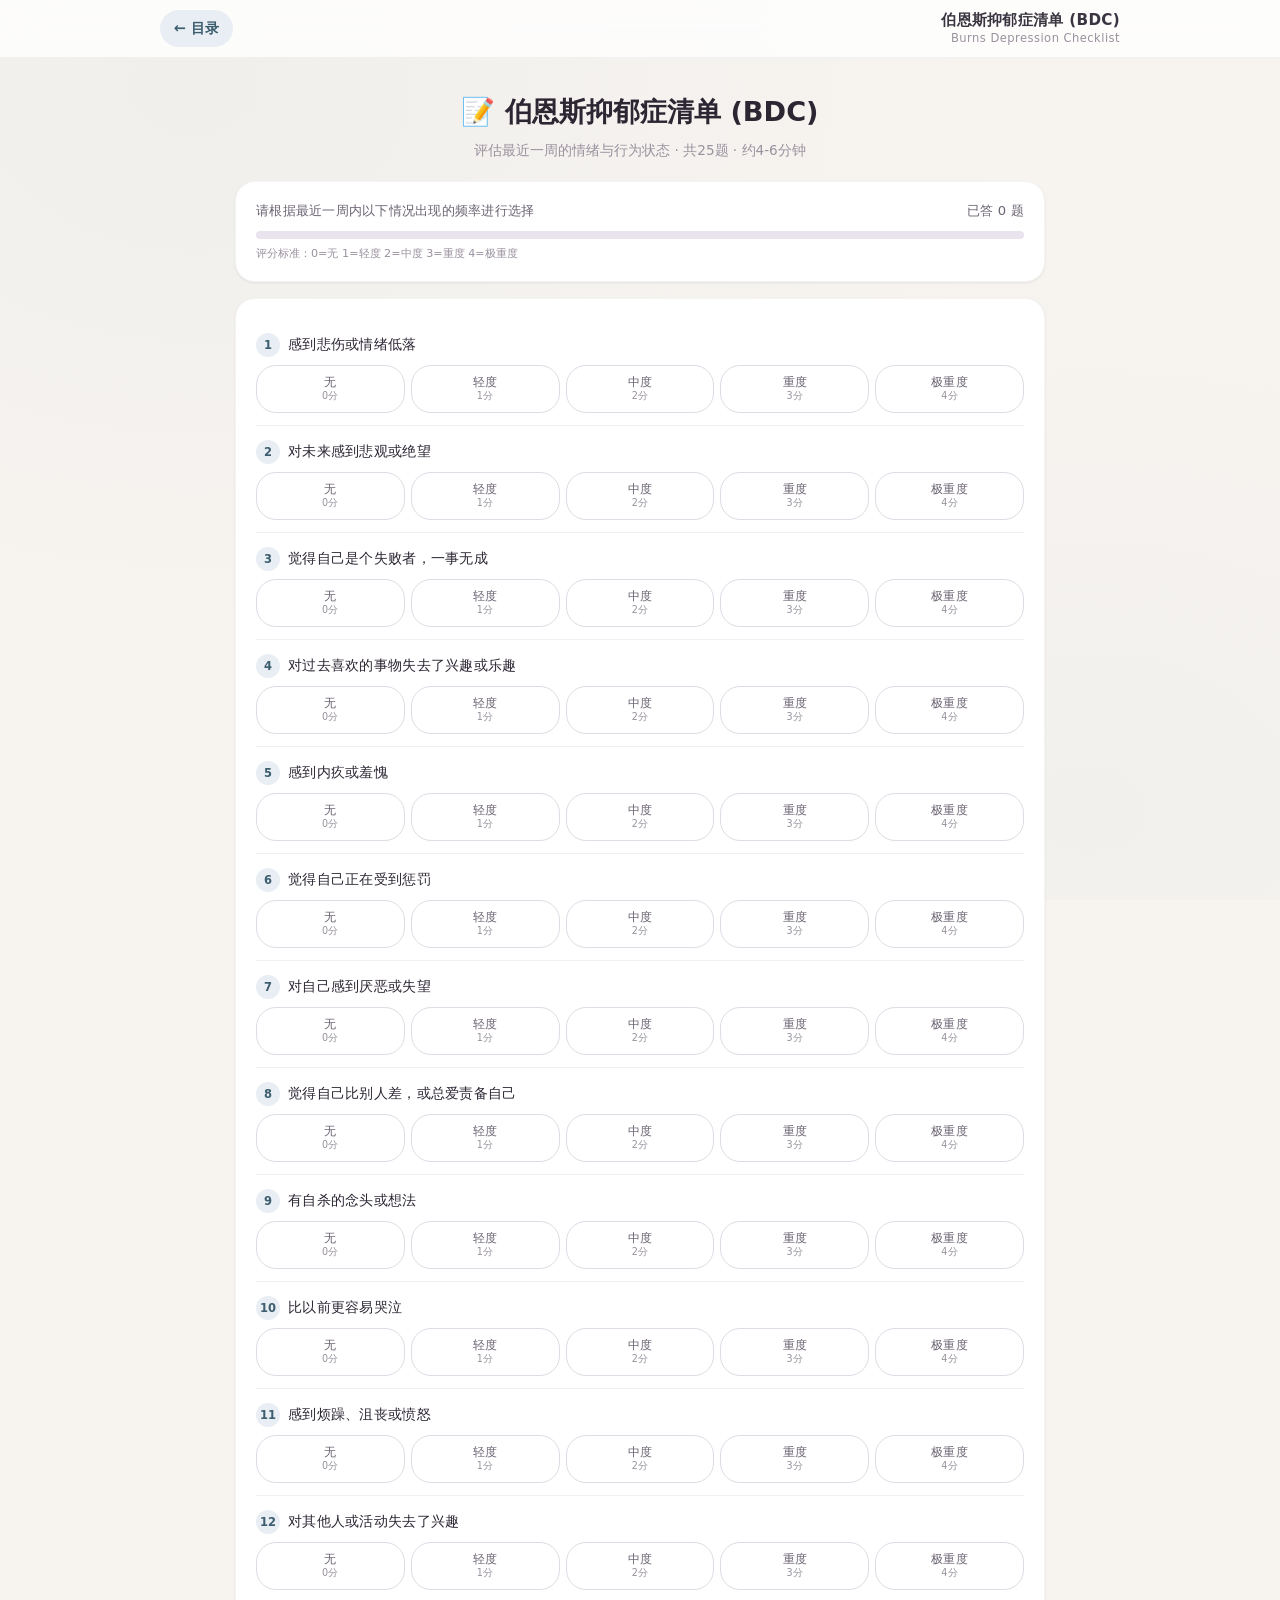
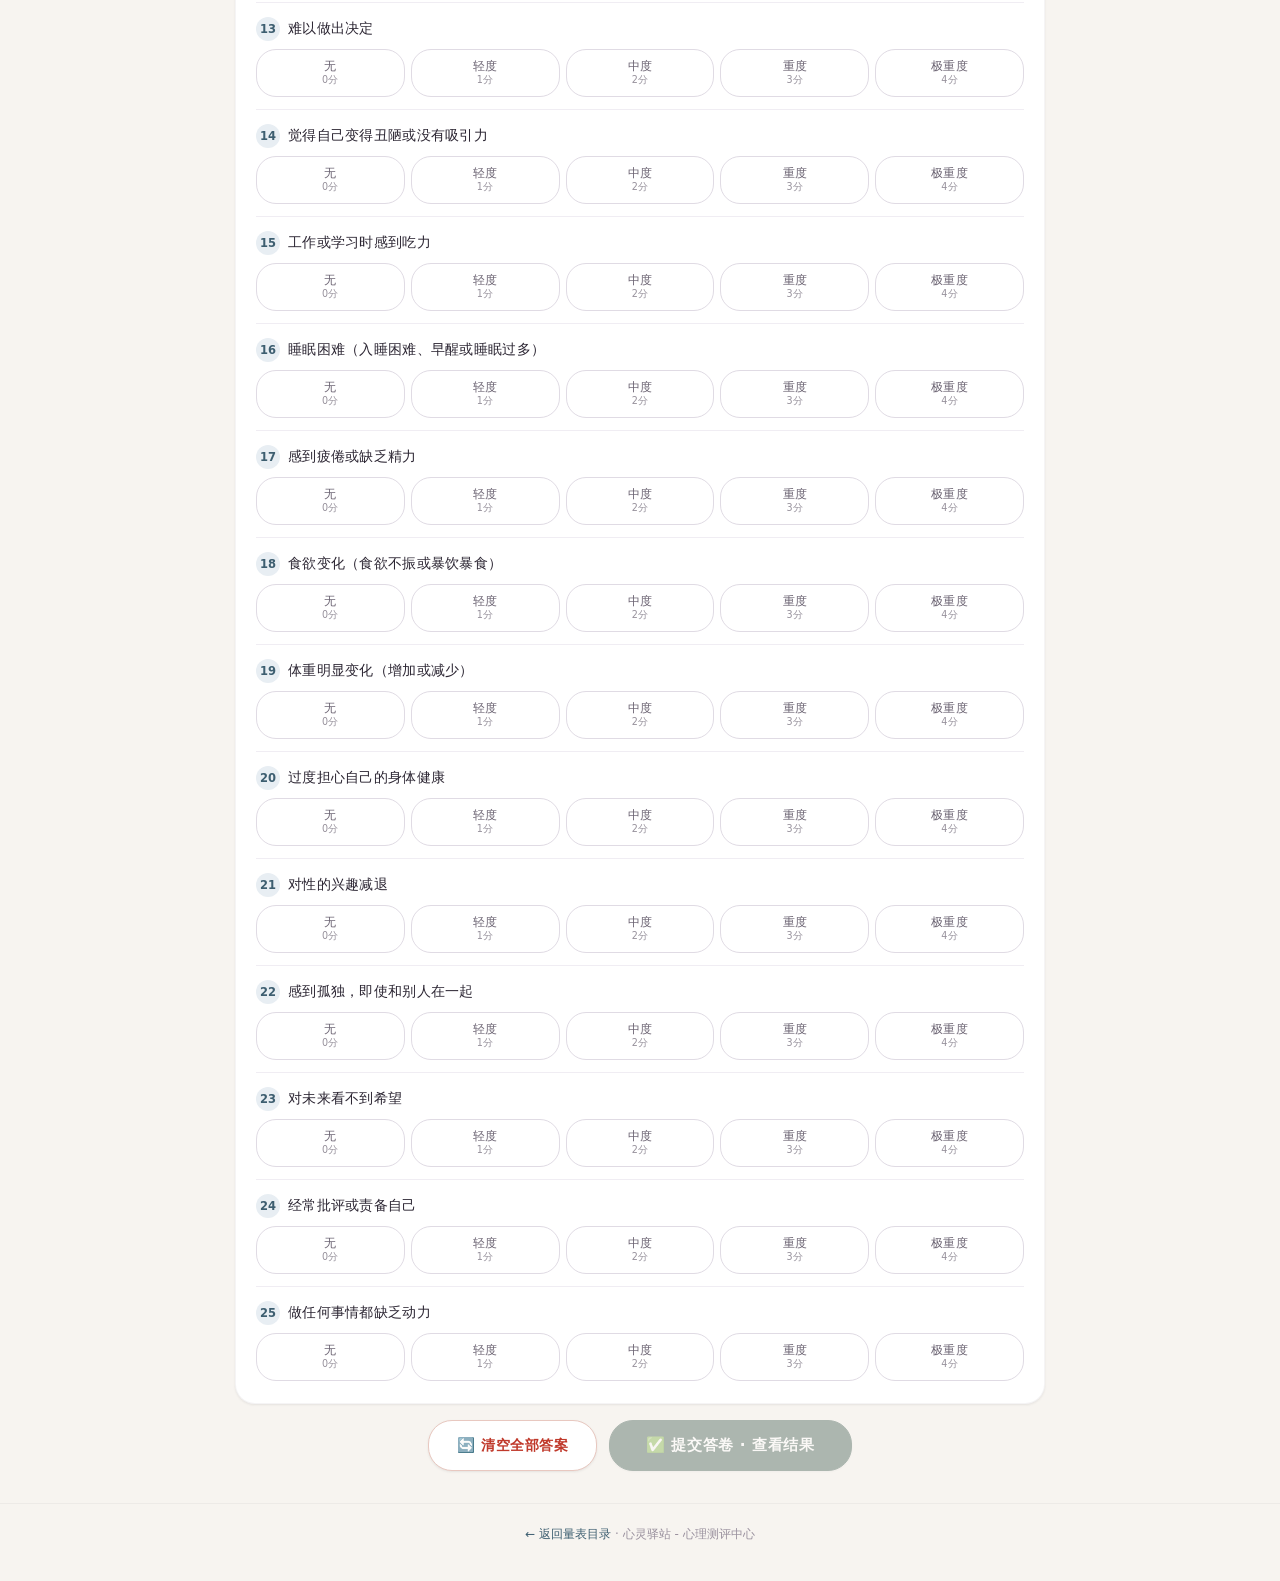
==== bdc.html @ b737ae10 "feat: bdc es sccs" ====
<!DOCTYPE html>
<html lang="zh-CN">
<head>
    <meta charset="UTF-8">
    <meta name="viewport" content="width=device-width, initial-scale=1.0">
    <title>伯恩斯抑郁症清单 - 心灵驿站</title>
    <style>
        :root {
            --bg: #f7f4f0;
            --card-bg: #ffffff;
            --text: #3a3540;
            --text-secondary: #6b6372;
            --text-muted: #9a919e;
            --primary: #5b7a8e;
            --primary-light: #e8eef3;
            --primary-dark: #3d5e70;
            --accent: #c97d60;
            --accent-light: #fdf2ed;
            --danger: #c0392b;
            --danger-light: #fdecea;
            --success: #4a8c6f;
            --success-light: #eaf5ef;
            --warning-bg: #fef9f0;
            --warning-border: #f0d89c;
            --warning-text: #8b6d3b;
            --shadow-sm: 0 1px 3px rgba(58,53,64,0.05),0 1px 2px rgba(58,53,64,0.04);
            --shadow-md: 0 4px 16px rgba(58,53,64,0.07),0 2px 6px rgba(58,53,64,0.04);
            --shadow-lg: 0 8px 30px rgba(58,53,64,0.10),0 3px 10px rgba(58,53,64,0.05);
            --radius-sm: 10px;
            --radius: 14px;
            --radius-lg: 20px;
            --radius-xl: 24px;
            --transition: 0.25s cubic-bezier(0.4,0,0.2,1);
            --font-sans: "PingFang SC","Hiragino Sans GB","Microsoft YaHei","Noto Sans SC",system-ui,-apple-system,sans-serif;
        }
        * { margin:0; padding:0; box-sizing:border-box; }
        html { scroll-behavior:smooth; -webkit-font-smoothing:antialiased; -moz-osx-font-smoothing:grayscale; }
        body {
            font-family:var(--font-sans); background-color:var(--bg); color:var(--text); line-height:1.6; min-height:100vh;
            background-image: radial-gradient(ellipse at 15% 10%, rgba(91,122,142,0.04) 0%, transparent 55%),
            radial-gradient(ellipse at 85% 90%, rgba(91,122,142,0.03) 0%, transparent 55%);
            background-attachment:fixed;
        }
        .top-bar { background:rgba(255,255,255,0.78); backdrop-filter:blur(18px); -webkit-backdrop-filter:blur(18px);
            border-bottom:1px solid rgba(58,53,64,0.06); padding:10px 0; position:sticky; top:0; z-index:100; }
        .top-bar-inner { max-width:1000px; margin:0 auto; padding:0 20px; display:flex; align-items:center;
            justify-content:space-between; gap:12px; }
        .back-link { display:inline-flex; align-items:center; gap:6px; text-decoration:none; color:var(--primary-dark);
            font-weight:600; font-size:0.9rem; padding:7px 14px; border-radius:20px; transition:var(--transition);
            background:var(--primary-light); white-space:nowrap; }
        .back-link:hover { background:#d4dde5; color:#2c4a5a; }
        .scale-label { font-weight:700; font-size:0.95rem; color:var(--text); text-align:right; letter-spacing:0.02em; line-height:1.3; }
        .scale-label small { display:block; font-weight:400; font-size:0.72rem; color:var(--text-muted); letter-spacing:0.04em; }
        .container { max-width:850px; margin:0 auto; padding:0 20px; }
        .page-header { text-align:center; padding:32px 0 20px; }
        .page-header h1 { font-size:clamp(1.3rem,2.5vw,1.7rem); font-weight:700; color:#2c2633; margin-bottom:6px; }
        .page-header .subtitle { font-size:0.85rem; color:var(--text-muted); }
        .progress-section { background:var(--card-bg); border-radius:var(--radius-lg); padding:18px 20px; margin-bottom:16px;
            box-shadow:var(--shadow-sm); border:1px solid rgba(58,53,64,0.05); }
        .progress-info { display:flex; justify-content:space-between; align-items:center; margin-bottom:10px;
            font-size:0.82rem; color:var(--text-secondary); font-weight:500; letter-spacing:0.02em; }
        .progress-bar-outer { width:100%; height:8px; background:#e8e3ec; border-radius:10px; overflow:hidden; }
        .progress-bar-inner { height:100%; background:linear-gradient(90deg,#5b7a8e 0%,#7a9eb5 100%);
            border-radius:10px; transition:width 0.35s ease; width:0%; }
        .questions-card { background:var(--card-bg); border-radius:var(--radius-lg); padding:20px 20px 10px;
            box-shadow:var(--shadow-sm); border:1px solid rgba(58,53,64,0.05); margin-bottom:16px; }
        .question-item { padding:12px 0; border-bottom:1px solid #f0edf3; transition:var(--transition); }
        .question-item:last-child { border-bottom:none; }
        .question-item.answered { background:#fdfcfe; margin:0 -14px; padding-left:14px; padding-right:14px; border-radius:8px; }
        .question-num { display:inline-block; background:var(--primary-light); color:var(--primary-dark); font-weight:700;
            font-size:0.72rem; width:24px; height:24px; line-height:24px; text-align:center; border-radius:50%;
            margin-right:8px; flex-shrink:0; }
        .question-text { font-weight:500; font-size:0.9rem; color:#2c2633; display:inline; letter-spacing:0.02em; line-height:1.5; }
        .options-row { display:flex; gap:6px; margin-top:8px; flex-wrap:wrap; }
        .option-btn { flex:1; min-width:62px; padding:9px 4px; border-radius:20px; border:1.5px solid #e0dbe4;
            background:#fff; cursor:pointer; font-size:0.73rem; font-weight:500; color:var(--text-secondary);
            transition:var(--transition); text-align:center; font-family:var(--font-sans); letter-spacing:0.02em;
            user-select:none; -webkit-tap-highlight-color:transparent; white-space:nowrap; }
        .option-btn:hover { border-color:#c5bdd0; background:#faf9fb; color:var(--text); }
        .option-btn.selected { background:var(--primary); color:#fff; border-color:var(--primary); font-weight:600;
            box-shadow:var(--shadow-md); transform:translateY(-1px); }
        .option-score { display:block; font-size:0.6rem; font-weight:400; opacity:0.7; letter-spacing:0.03em; }
        .option-btn.selected .option-score { opacity:1; }
        .nav-buttons { display:flex; gap:12px; justify-content:center; margin-bottom:32px; flex-wrap:wrap; }
        .nav-btn { padding:12px 28px; border-radius:24px; border:1.5px solid #d8d2de; background:#fff; cursor:pointer;
            font-size:0.9rem; font-weight:600; color:var(--text); transition:var(--transition); font-family:var(--font-sans);
            letter-spacing:0.03em; white-space:nowrap; box-shadow:var(--shadow-sm); -webkit-tap-highlight-color:transparent; }
        .nav-btn:hover:not(:disabled) { border-color:#b8b0c0; box-shadow:var(--shadow-md); transform:translateY(-1px); }
        .nav-btn:disabled { opacity:0.4; cursor:not-allowed; background:#f5f3f7; }
        .nav-btn.submit-btn { background:#3d5a4f; color:#fff; border-color:#3d5a4f; font-size:0.95rem; padding:14px 36px;
            letter-spacing:0.04em; }
        .nav-btn.submit-btn:hover:not(:disabled) { background:#2f4840; border-color:#2f4840; box-shadow:var(--shadow-lg); }
        .nav-btn.clear-btn { color:var(--danger); border-color:#e8c8c0; }
        .nav-btn.clear-btn:hover:not(:disabled) { background:var(--danger-light); border-color:#d4a098; }
        .results-section { display:none; background:var(--card-bg); border-radius:var(--radius-xl); padding:28px 24px;
            box-shadow:var(--shadow-lg); border:1px solid rgba(58,53,64,0.06); margin-bottom:32px; }
        .results-section.visible { display:block; animation:fadeInUp 0.45s ease; }
        @keyframes fadeInUp { from { opacity:0; transform:translateY(18px); } to { opacity:1; transform:translateY(0); } }
        .results-header { text-align:center; margin-bottom:20px; }
        .results-header h2 { font-size:1.3rem; font-weight:700; color:#2c2633; letter-spacing:0.02em; }
        .results-header .result-date { font-size:0.78rem; color:var(--text-muted); }
        .result-summary { display:grid; grid-template-columns:repeat(auto-fit,minmax(140px,1fr)); gap:12px; margin-bottom:20px; }
        .result-stat { background:#faf8fc; border-radius:var(--radius); padding:16px; text-align:center;
            border:1px solid #eeeaf2; }
        .result-stat .stat-val { font-size:1.8rem; font-weight:700; color:var(--primary-dark); letter-spacing:-0.02em;
            line-height:1; }
        .result-stat .stat-lbl { font-size:0.72rem; color:var(--text-muted); margin-top:4px; letter-spacing:0.03em; }
        .result-stat.warning .stat-val { color:var(--accent); }
        .result-stat.severe .stat-val { color:var(--danger); }
        .result-level { text-align:center; margin:16px 0; padding:16px; border-radius:var(--radius); font-weight:700;
            font-size:1.1rem; letter-spacing:0.03em; }
        .result-level.none { background:#e6f4ea; color:#3d6a4f; }
        .result-level.mild { background:#fef6e6; color:#8b6919; }
        .result-level.moderate { background:#fef0ea; color:#8b3d1f; }
        .result-level.severe { background:#fde8d9; color:#a0441e; }
        .result-level.extreme { background:#fdecea; color:#8b1a1a; }
        .disclaimer { background:var(--warning-bg); border:1px solid var(--warning-border); border-radius:var(--radius);
            padding:14px 18px; font-size:0.82rem; color:var(--warning-text); line-height:1.6; margin-top:16px;
            display:flex; gap:10px; align-items:flex-start; }
        .disclaimer-icon { font-size:1.2rem; flex-shrink:0; margin-top:1px; }
        .crisis-alert { background:#fdecea; border:2px solid #e8b4b0; border-radius:var(--radius); padding:16px 18px;
            margin-top:16px; color:#8b1a1a; font-weight:500; font-size:0.85rem; display:flex; gap:10px;
            align-items:flex-start; line-height:1.5; animation:subtlePulse 2s ease-in-out infinite; }
        @keyframes subtlePulse { 0%,100% { border-color:#e8b4b0; } 50% { border-color:#d4857f; } }
        .crisis-alert .crisis-icon { font-size:1.4rem; flex-shrink:0; }
        .footer { text-align:center; padding:20px 20px 36px; color:var(--text-muted); font-size:0.75rem; line-height:1.7;
            border-top:1px solid rgba(58,53,64,0.05); }
        .footer a { color:var(--primary-dark); text-decoration:none; }
        .toast { position:fixed; top:20px; left:50%; transform:translateX(-50%); background:#3a3540; color:#fff;
            padding:10px 22px; border-radius:20px; font-size:0.85rem; font-weight:600; letter-spacing:0.03em;
            z-index:200; opacity:0; pointer-events:none; transition:opacity 0.3s ease, transform 0.3s ease;
            box-shadow:var(--shadow-lg); }
        .toast.show { opacity:1; pointer-events:auto; transform:translateX(-50%) translateY(4px); }
        @media (max-width:600px) {
            .questions-card { padding:14px 10px 8px; }
            .question-item { padding:9px 0; }
            .question-text { font-size:0.82rem; }
            .option-btn { padding:7px 3px; font-size:0.68rem; min-width:48px; border-radius:16px; }
            .option-score { font-size:0.55rem; }
            .options-row { gap:4px; }
            .nav-btn { padding:10px 18px; font-size:0.82rem; }
            .result-summary { grid-template-columns:repeat(2,1fr); gap:8px; }
            .result-stat { padding:12px 8px; }
            .result-stat .stat-val { font-size:1.4rem; }
            .top-bar-inner { padding:0 10px; gap:8px; }
            .back-link { font-size:0.78rem; padding:6px 10px; }
        }
    </style>
</head>
<body>
    <header class="top-bar">
        <div class="top-bar-inner">
            <a href="index.html" class="back-link" aria-label="返回量表目录">← 目录</a>
            <div class="scale-label">
                伯恩斯抑郁症清单 (BDC)
                <small>Burns Depression Checklist</small>
            </div>
        </div>
    </header>

    <main class="container">
        <div class="page-header">
            <h1>📝 伯恩斯抑郁症清单 (BDC)</h1>
            <p class="subtitle">评估最近一周的情绪与行为状态 · 共25题 · 约4-6分钟</p>
        </div>

        <div class="progress-section" id="progressSection">
            <div class="progress-info">
                <span>请根据最近一周内以下情况出现的频率进行选择</span>
                <span id="answeredCount">已答 0 题</span>
            </div>
            <div class="progress-bar-outer">
                <div class="progress-bar-inner" id="progressBar" style="width:0%;"></div>
            </div>
            <div style="font-size:0.7rem;color:var(--text-muted);margin-top:6px;">
                评分标准：0=无 1=轻度 2=中度 3=重度 4=极重度
            </div>
        </div>

        <div class="questions-card" id="questionsCard"></div>

        <div class="nav-buttons" id="navButtons">
            <button class="nav-btn clear-btn" id="btnClear">🔄 清空全部答案</button>
            <button class="nav-btn submit-btn" id="btnSubmit" disabled>✅ 提交答卷 · 查看结果</button>
        </div>

        <div class="results-section" id="resultsSection">
            <div class="results-header">
                <h2>📊 测评结果报告</h2>
                <span class="result-date" id="resultDate"></span>
            </div>
            <div class="result-summary" id="resultSummary"></div>
            <div id="resultLevelContainer"></div>
            <div id="crisisAlertContainer"></div>
            <div class="disclaimer">
                <span class="disclaimer-icon">⚠️</span>
                <span><strong>重要提醒：</strong>本清单由David Burns博士设计，为抑郁症状自我筛查工具。结果仅供自我参考，<strong>不能替代专业心理医生的诊断</strong>。如果你对结果感到担忧，请咨询专业医生或拨打心理援助热线 <strong>12320-5</strong>。</span>
            </div>
            <div style="text-align:center;margin-top:16px;">
                <button class="nav-btn" id="btnRetake">🔄 重新测评</button>
            </div>
        </div>
    </main>

    <div class="toast" id="toast"></div>

    <footer class="footer">
        <a href="index.html">← 返回量表目录</a> · 心灵驿站 - 心理测评中心
    </footer>

    <script>
        (function() {
            // BDC 题目数据 (25题)
            const questions = [
                { id:1,  text:'感到悲伤或情绪低落' },
                { id:2,  text:'对未来感到悲观或绝望' },
                { id:3,  text:'觉得自己是个失败者，一事无成' },
                { id:4,  text:'对过去喜欢的事物失去了兴趣或乐趣' },
                { id:5,  text:'感到内疚或羞愧' },
                { id:6,  text:'觉得自己正在受到惩罚' },
                { id:7,  text:'对自己感到厌恶或失望' },
                { id:8,  text:'觉得自己比别人差，或总爱责备自己' },
                { id:9,  text:'有自杀的念头或想法' },
                { id:10, text:'比以前更容易哭泣' },
                { id:11, text:'感到烦躁、沮丧或愤怒' },
                { id:12, text:'对其他人或活动失去了兴趣' },
                { id:13, text:'难以做出决定' },
                { id:14, text:'觉得自己变得丑陋或没有吸引力' },
                { id:15, text:'工作或学习时感到吃力' },
                { id:16, text:'睡眠困难（入睡困难、早醒或睡眠过多）' },
                { id:17, text:'感到疲倦或缺乏精力' },
                { id:18, text:'食欲变化（食欲不振或暴饮暴食）' },
                { id:19, text:'体重明显变化（增加或减少）' },
                { id:20, text:'过度担心自己的身体健康' },
                { id:21, text:'对性的兴趣减退' },
                { id:22, text:'感到孤独，即使和别人在一起' },
                { id:23, text:'对未来看不到希望' },
                { id:24, text:'经常批评或责备自己' },
                { id:25, text:'做任何事情都缺乏动力' }
            ];

            // 选项：0-4分
            const options = [
                { value:0, label:'无', desc:'完全没有' },
                { value:1, label:'轻度', desc:'偶尔出现' },
                { value:2, label:'中度', desc:'经常出现' },
                { value:3, label:'重度', desc:'大部分时间' },
                { value:4, label:'极重度', desc:'持续不断' }
            ];

            // 状态管理
            let answers = {}; // { questionId: score (0-4) }
            const saved = localStorage.getItem('bdc_answers');
            if(saved) { try { const p=JSON.parse(saved); if(p&&typeof p==='object') answers=p; } catch(e) { answers={}; } }

            const questionsCard = document.getElementById('questionsCard');
            const progressBar = document.getElementById('progressBar');
            const answeredCountEl = document.getElementById('answeredCount');
            const btnSubmit = document.getElementById('btnSubmit');
            const btnClear = document.getElementById('btnClear');
            const navButtons = document.getElementById('navButtons');
            const resultsSection = document.getElementById('resultsSection');
            const resultSummary = document.getElementById('resultSummary');
            const resultLevelContainer = document.getElementById('resultLevelContainer');
            const resultDate = document.getElementById('resultDate');
            const crisisAlertContainer = document.getElementById('crisisAlertContainer');
            const btnRetake = document.getElementById('btnRetake');
            const toast = document.getElementById('toast');
            const progressSection = document.getElementById('progressSection');

            let toastTimer;
            function showToast(msg) {
                clearTimeout(toastTimer);
                toast.textContent = msg;
                toast.classList.add('show');
                toastTimer = setTimeout(() => toast.classList.remove('show'), 2000);
            }

            function saveAnswers() { localStorage.setItem('bdc_answers', JSON.stringify(answers)); }

            function renderQuestions() {
                let html = '';
                questions.forEach(q => {
                    const selected = answers[q.id];
                    const isAnswered = selected !== undefined;
                    const answeredClass = isAnswered ? ' answered' : '';
                    html += `<div class="question-item${answeredClass}">`;
                    html += `<span class="question-num">${q.id}</span><span class="question-text">${q.text}</span>`;
                    html += `<div class="options-row">`;
                    options.forEach(opt => {
                        const selClass = (isAnswered && selected === opt.value) ? ' selected' : '';
                        html += `<button class="option-btn${selClass}" data-score="${opt.value}" data-qid="${q.id}" aria-label="${opt.label}">
                                    ${opt.label}<span class="option-score">${opt.value}分</span></button>`;
                    });
                    html += `</div></div>`;
                });
                questionsCard.innerHTML = html;

                questionsCard.querySelectorAll('.option-btn').forEach(btn => {
                    btn.addEventListener('click', function() {
                        const qid = parseInt(this.getAttribute('data-qid'));
                        const score = parseInt(this.getAttribute('data-score'));
                        if (answers[qid] === score) {
                            delete answers[qid];
                        } else {
                            answers[qid] = score;
                        }
                        saveAnswers();
                        renderQuestions();
                        updateProgress();
                    });
                });
                updateProgress();
            }

            function updateProgress() {
                const total = questions.length;
                const answered = Object.keys(answers).length;
                const pct = Math.round((answered / total) * 100);
                progressBar.style.width = pct + '%';
                answeredCountEl.textContent = `已答 ${answered} 题`;
                btnSubmit.disabled = answered < total;
            }

            function clearAll() {
                if(Object.keys(answers).length === 0) { showToast('暂无已选答案'); return; }
                if(confirm('确定要清空全部已选答案吗？此操作不可恢复。')) {
                    answers = {};
                    saveAnswers();
                    renderQuestions();
                    updateProgress();
                    showToast('已清空全部答案');
                }
            }

            function calcLevel(totalScore) {
                if (totalScore >= 0 && totalScore <= 10) return { text:'正常范围，无明显抑郁症状', class:'none' };
                if (totalScore >= 11 && totalScore <= 25) return { text:'轻度抑郁', class:'mild' };
                if (totalScore >= 26 && totalScore <= 50) return { text:'中度抑郁', class:'moderate' };
                if (totalScore >= 51 && totalScore <= 75) return { text:'重度抑郁', class:'severe' };
                return { text:'极重度抑郁', class:'extreme' };
            }

            function submitAndShow() {
                const total = questions.length;
                const answered = Object.keys(answers).length;
                if(answered < total) { showToast(`还有 ${total - answered} 题未回答，请完成全部题目`); return; }

                let totalScore = 0;
                questions.forEach(q => { totalScore += (answers[q.id] || 0); });

                const level = calcLevel(totalScore);
                const maxScore = questions.length * 4; // 100
                const warning = totalScore >= 11;

                resultsSection.classList.add('visible');
                resultDate.textContent = `测评时间：${new Date().toLocaleString('zh-CN')}`;

                let statClass = '';
                if (totalScore >= 51) statClass = ' severe';
                else if (totalScore >= 11) statClass = ' warning';

                resultSummary.innerHTML = `
                    <div class="result-stat${statClass}">
                        <div class="stat-val">${totalScore}</div>
                        <div class="stat-lbl">总分 (0-${maxScore})</div>
                    </div>
                    <div class="result-stat">
                        <div class="stat-val">${answered}</div>
                        <div class="stat-lbl">完成题目</div>
                    </div>
                    <div class="result-stat">
                        <div class="stat-val">${(totalScore/maxScore*100).toFixed(0)}%</div>
                        <div class="stat-lbl">得分百分比</div>
                    </div>`;
                resultLevelContainer.innerHTML = `<div class="result-level ${level.class}">${level.text}</div>`;

                // 危机预警：第9题（自杀念头）得分>=2
                const q9 = answers[9] || 0;
                let crisisHTML = '';
                if(q9 >= 2) {
                    crisisHTML = `<div class="crisis-alert"><span class="crisis-icon">🆘</span><div>
                        <strong>危机提醒：</strong>你提到有自杀的念头或想法，且频率较高。请务必重视这个信号，
                        我们强烈建议你<strong>立即</strong>与信任的人交流，或联系专业心理援助。<br>
                        📞 <strong>全国心理援助热线：12320-5</strong>　|　📞 <strong>北京心理危机干预中心：010-82951332</strong><br>
                        你并不孤单，及时的帮助可以带来改变。</div></div>`;
                } else if(q9 === 1) {
                    crisisHTML = `<div class="crisis-alert" style="background:#fef9f0;border-color:#f0d89c;color:#8b6d3b;animation:none;">
                        <span class="crisis-icon">⚠️</span><div>
                        <strong>请留意：</strong>你提到偶尔有自杀的念头。建议你关注自己的情绪状态，与信任的人交流感受，
                        如有需要请寻求心理咨询帮助。</div></div>`;
                }
                crisisAlertContainer.innerHTML = crisisHTML;

                // 锁定作答区域
                progressSection.style.opacity = '0.5';
                questionsCard.style.opacity = '0.5';
                navButtons.style.opacity = '0.5';
                questionsCard.style.pointerEvents = 'none';
                navButtons.style.pointerEvents = 'none';

                saveAnswers();
                resultsSection.scrollIntoView({ behavior:'smooth', block:'start' });
                window.scrollBy(0, -60);
            }

            function retakeTest() {
                if(confirm('确定要清除所有答案并重新测评吗？')) {
                    answers = {};
                    localStorage.removeItem('bdc_answers');
                    resultsSection.classList.remove('visible');
                    progressSection.style.opacity = '1';
                    questionsCard.style.opacity = '1';
                    navButtons.style.opacity = '1';
                    questionsCard.style.pointerEvents = 'auto';
                    navButtons.style.pointerEvents = 'auto';
                    crisisAlertContainer.innerHTML = '';
                    resultLevelContainer.innerHTML = '';
                    renderQuestions();
                    updateProgress();
                    window.scrollTo({ top:0, behavior:'smooth' });
                }
            }

            btnClear.addEventListener('click', clearAll);
            btnSubmit.addEventListener('click', submitAndShow);
            btnRetake.addEventListener('click', retakeTest);

            renderQuestions();
            updateProgress();

            console.log('📝 伯恩斯抑郁症清单 (BDC) 已就绪 · 25题 · 总分0-100');
            console.log('   评分：0=无 1=轻度 2=中度 3=重度 4=极重度');
            console.log('   ⚠️ 结果仅供自我参考，不构成医疗诊断');
        })();
    </script>
</body>
</html>
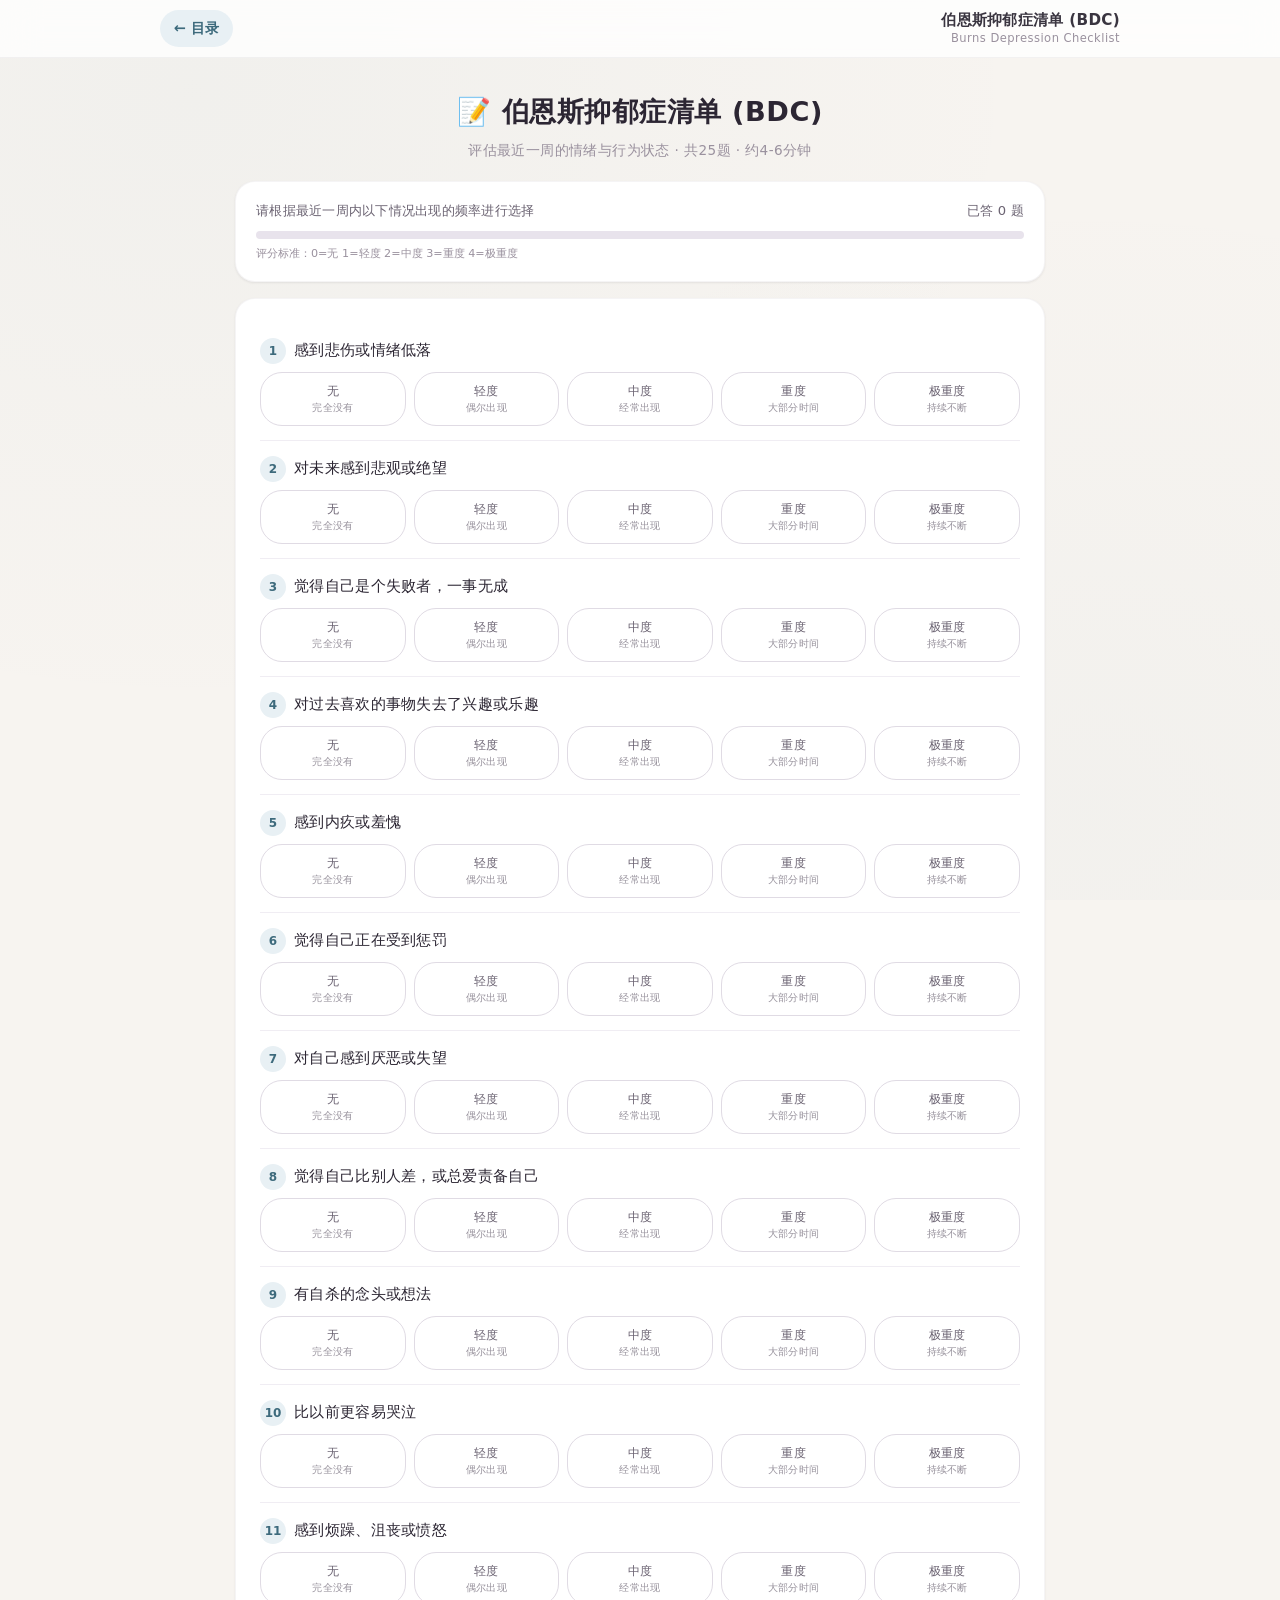
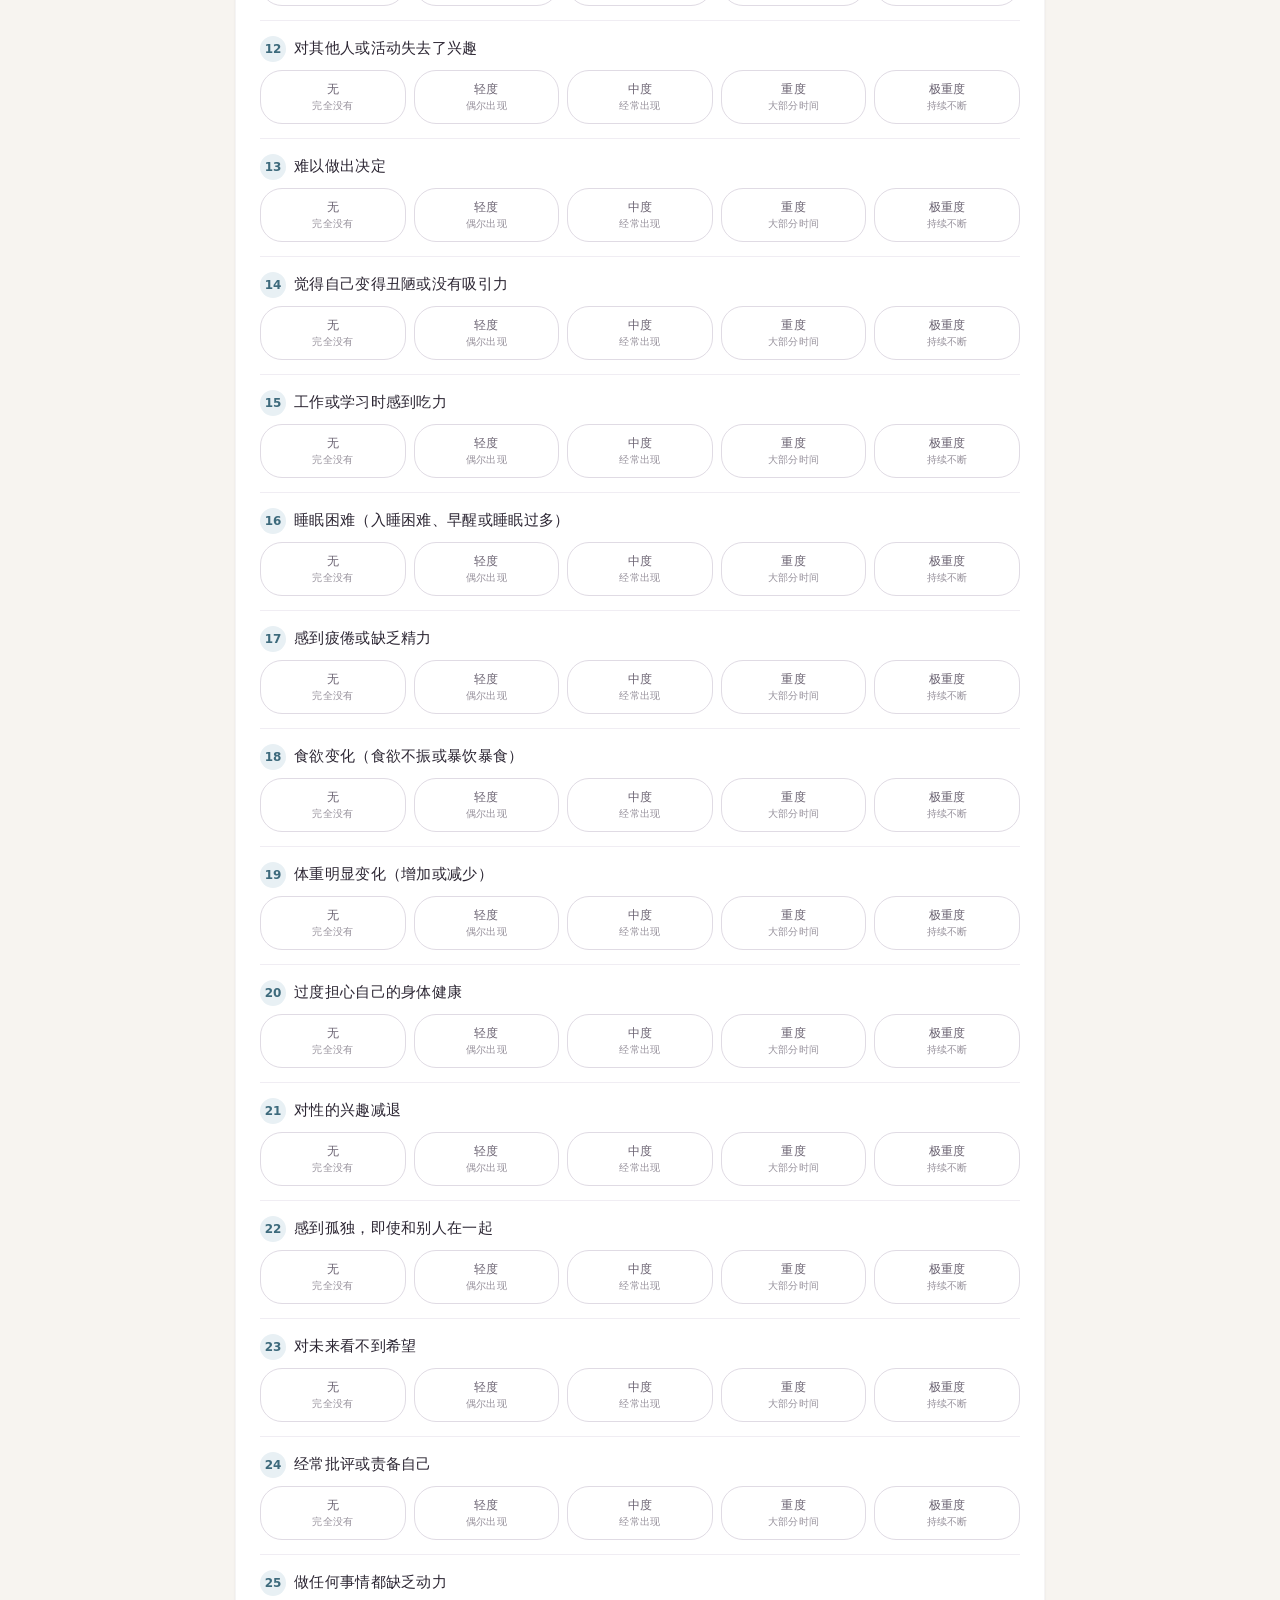
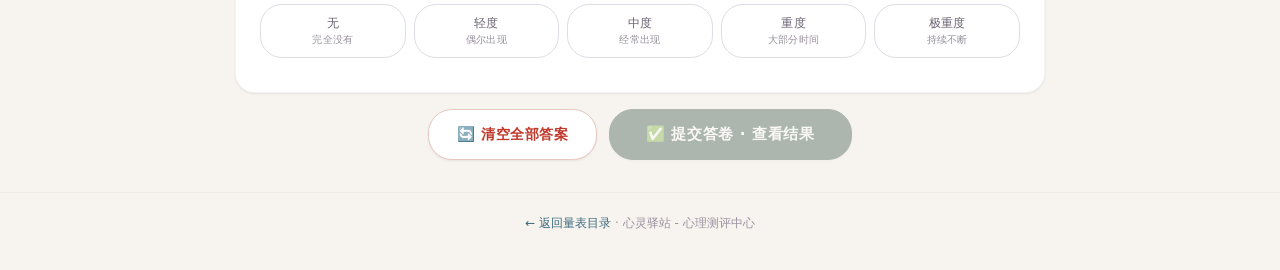
==== commit e75556da: "refactor: 减少重复代码的使用" ====
--- a/bdc.html
+++ b/bdc.html
@@ -4,146 +4,25 @@
     <meta charset="UTF-8">
     <meta name="viewport" content="width=device-width, initial-scale=1.0">
     <title>伯恩斯抑郁症清单 - 心灵驿站</title>
+    <link rel="stylesheet" href="common.css">
     <style>
-        :root {
-            --bg: #f7f4f0;
-            --card-bg: #ffffff;
-            --text: #3a3540;
-            --text-secondary: #6b6372;
-            --text-muted: #9a919e;
-            --primary: #5b7a8e;
-            --primary-light: #e8eef3;
-            --primary-dark: #3d5e70;
-            --accent: #c97d60;
-            --accent-light: #fdf2ed;
-            --danger: #c0392b;
-            --danger-light: #fdecea;
-            --success: #4a8c6f;
-            --success-light: #eaf5ef;
-            --warning-bg: #fef9f0;
-            --warning-border: #f0d89c;
-            --warning-text: #8b6d3b;
-            --shadow-sm: 0 1px 3px rgba(58,53,64,0.05),0 1px 2px rgba(58,53,64,0.04);
-            --shadow-md: 0 4px 16px rgba(58,53,64,0.07),0 2px 6px rgba(58,53,64,0.04);
-            --shadow-lg: 0 8px 30px rgba(58,53,64,0.10),0 3px 10px rgba(58,53,64,0.05);
-            --radius-sm: 10px;
-            --radius: 14px;
-            --radius-lg: 20px;
-            --radius-xl: 24px;
-            --transition: 0.25s cubic-bezier(0.4,0,0.2,1);
-            --font-sans: "PingFang SC","Hiragino Sans GB","Microsoft YaHei","Noto Sans SC",system-ui,-apple-system,sans-serif;
-        }
-        * { margin:0; padding:0; box-sizing:border-box; }
-        html { scroll-behavior:smooth; -webkit-font-smoothing:antialiased; -moz-osx-font-smoothing:grayscale; }
-        body {
-            font-family:var(--font-sans); background-color:var(--bg); color:var(--text); line-height:1.6; min-height:100vh;
-            background-image: radial-gradient(ellipse at 15% 10%, rgba(91,122,142,0.04) 0%, transparent 55%),
-            radial-gradient(ellipse at 85% 90%, rgba(91,122,142,0.03) 0%, transparent 55%);
-            background-attachment:fixed;
-        }
-        .top-bar { background:rgba(255,255,255,0.78); backdrop-filter:blur(18px); -webkit-backdrop-filter:blur(18px);
-            border-bottom:1px solid rgba(58,53,64,0.06); padding:10px 0; position:sticky; top:0; z-index:100; }
-        .top-bar-inner { max-width:1000px; margin:0 auto; padding:0 20px; display:flex; align-items:center;
-            justify-content:space-between; gap:12px; }
-        .back-link { display:inline-flex; align-items:center; gap:6px; text-decoration:none; color:var(--primary-dark);
-            font-weight:600; font-size:0.9rem; padding:7px 14px; border-radius:20px; transition:var(--transition);
-            background:var(--primary-light); white-space:nowrap; }
-        .back-link:hover { background:#d4dde5; color:#2c4a5a; }
-        .scale-label { font-weight:700; font-size:0.95rem; color:var(--text); text-align:right; letter-spacing:0.02em; line-height:1.3; }
-        .scale-label small { display:block; font-weight:400; font-size:0.72rem; color:var(--text-muted); letter-spacing:0.04em; }
-        .container { max-width:850px; margin:0 auto; padding:0 20px; }
-        .page-header { text-align:center; padding:32px 0 20px; }
-        .page-header h1 { font-size:clamp(1.3rem,2.5vw,1.7rem); font-weight:700; color:#2c2633; margin-bottom:6px; }
-        .page-header .subtitle { font-size:0.85rem; color:var(--text-muted); }
-        .progress-section { background:var(--card-bg); border-radius:var(--radius-lg); padding:18px 20px; margin-bottom:16px;
-            box-shadow:var(--shadow-sm); border:1px solid rgba(58,53,64,0.05); }
-        .progress-info { display:flex; justify-content:space-between; align-items:center; margin-bottom:10px;
-            font-size:0.82rem; color:var(--text-secondary); font-weight:500; letter-spacing:0.02em; }
-        .progress-bar-outer { width:100%; height:8px; background:#e8e3ec; border-radius:10px; overflow:hidden; }
-        .progress-bar-inner { height:100%; background:linear-gradient(90deg,#5b7a8e 0%,#7a9eb5 100%);
-            border-radius:10px; transition:width 0.35s ease; width:0%; }
-        .questions-card { background:var(--card-bg); border-radius:var(--radius-lg); padding:20px 20px 10px;
-            box-shadow:var(--shadow-sm); border:1px solid rgba(58,53,64,0.05); margin-bottom:16px; }
-        .question-item { padding:12px 0; border-bottom:1px solid #f0edf3; transition:var(--transition); }
-        .question-item:last-child { border-bottom:none; }
-        .question-item.answered { background:#fdfcfe; margin:0 -14px; padding-left:14px; padding-right:14px; border-radius:8px; }
-        .question-num { display:inline-block; background:var(--primary-light); color:var(--primary-dark); font-weight:700;
-            font-size:0.72rem; width:24px; height:24px; line-height:24px; text-align:center; border-radius:50%;
-            margin-right:8px; flex-shrink:0; }
-        .question-text { font-weight:500; font-size:0.9rem; color:#2c2633; display:inline; letter-spacing:0.02em; line-height:1.5; }
-        .options-row { display:flex; gap:6px; margin-top:8px; flex-wrap:wrap; }
-        .option-btn { flex:1; min-width:62px; padding:9px 4px; border-radius:20px; border:1.5px solid #e0dbe4;
-            background:#fff; cursor:pointer; font-size:0.73rem; font-weight:500; color:var(--text-secondary);
-            transition:var(--transition); text-align:center; font-family:var(--font-sans); letter-spacing:0.02em;
-            user-select:none; -webkit-tap-highlight-color:transparent; white-space:nowrap; }
-        .option-btn:hover { border-color:#c5bdd0; background:#faf9fb; color:var(--text); }
-        .option-btn.selected { background:var(--primary); color:#fff; border-color:var(--primary); font-weight:600;
-            box-shadow:var(--shadow-md); transform:translateY(-1px); }
+        /* BDC 特有样式 */
+        .container { max-width: 850px; }
         .option-score { display:block; font-size:0.6rem; font-weight:400; opacity:0.7; letter-spacing:0.03em; }
         .option-btn.selected .option-score { opacity:1; }
-        .nav-buttons { display:flex; gap:12px; justify-content:center; margin-bottom:32px; flex-wrap:wrap; }
-        .nav-btn { padding:12px 28px; border-radius:24px; border:1.5px solid #d8d2de; background:#fff; cursor:pointer;
-            font-size:0.9rem; font-weight:600; color:var(--text); transition:var(--transition); font-family:var(--font-sans);
-            letter-spacing:0.03em; white-space:nowrap; box-shadow:var(--shadow-sm); -webkit-tap-highlight-color:transparent; }
-        .nav-btn:hover:not(:disabled) { border-color:#b8b0c0; box-shadow:var(--shadow-md); transform:translateY(-1px); }
-        .nav-btn:disabled { opacity:0.4; cursor:not-allowed; background:#f5f3f7; }
-        .nav-btn.submit-btn { background:#3d5a4f; color:#fff; border-color:#3d5a4f; font-size:0.95rem; padding:14px 36px;
-            letter-spacing:0.04em; }
-        .nav-btn.submit-btn:hover:not(:disabled) { background:#2f4840; border-color:#2f4840; box-shadow:var(--shadow-lg); }
-        .nav-btn.clear-btn { color:var(--danger); border-color:#e8c8c0; }
-        .nav-btn.clear-btn:hover:not(:disabled) { background:var(--danger-light); border-color:#d4a098; }
-        .results-section { display:none; background:var(--card-bg); border-radius:var(--radius-xl); padding:28px 24px;
-            box-shadow:var(--shadow-lg); border:1px solid rgba(58,53,64,0.06); margin-bottom:32px; }
-        .results-section.visible { display:block; animation:fadeInUp 0.45s ease; }
-        @keyframes fadeInUp { from { opacity:0; transform:translateY(18px); } to { opacity:1; transform:translateY(0); } }
-        .results-header { text-align:center; margin-bottom:20px; }
-        .results-header h2 { font-size:1.3rem; font-weight:700; color:#2c2633; letter-spacing:0.02em; }
-        .results-header .result-date { font-size:0.78rem; color:var(--text-muted); }
-        .result-summary { display:grid; grid-template-columns:repeat(auto-fit,minmax(140px,1fr)); gap:12px; margin-bottom:20px; }
-        .result-stat { background:#faf8fc; border-radius:var(--radius); padding:16px; text-align:center;
-            border:1px solid #eeeaf2; }
-        .result-stat .stat-val { font-size:1.8rem; font-weight:700; color:var(--primary-dark); letter-spacing:-0.02em;
-            line-height:1; }
-        .result-stat .stat-lbl { font-size:0.72rem; color:var(--text-muted); margin-top:4px; letter-spacing:0.03em; }
-        .result-stat.warning .stat-val { color:var(--accent); }
-        .result-stat.severe .stat-val { color:var(--danger); }
-        .result-level { text-align:center; margin:16px 0; padding:16px; border-radius:var(--radius); font-weight:700;
-            font-size:1.1rem; letter-spacing:0.03em; }
         .result-level.none { background:#e6f4ea; color:#3d6a4f; }
         .result-level.mild { background:#fef6e6; color:#8b6919; }
         .result-level.moderate { background:#fef0ea; color:#8b3d1f; }
         .result-level.severe { background:#fde8d9; color:#a0441e; }
         .result-level.extreme { background:#fdecea; color:#8b1a1a; }
-        .disclaimer { background:var(--warning-bg); border:1px solid var(--warning-border); border-radius:var(--radius);
-            padding:14px 18px; font-size:0.82rem; color:var(--warning-text); line-height:1.6; margin-top:16px;
-            display:flex; gap:10px; align-items:flex-start; }
-        .disclaimer-icon { font-size:1.2rem; flex-shrink:0; margin-top:1px; }
         .crisis-alert { background:#fdecea; border:2px solid #e8b4b0; border-radius:var(--radius); padding:16px 18px;
             margin-top:16px; color:#8b1a1a; font-weight:500; font-size:0.85rem; display:flex; gap:10px;
             align-items:flex-start; line-height:1.5; animation:subtlePulse 2s ease-in-out infinite; }
         @keyframes subtlePulse { 0%,100% { border-color:#e8b4b0; } 50% { border-color:#d4857f; } }
         .crisis-alert .crisis-icon { font-size:1.4rem; flex-shrink:0; }
-        .footer { text-align:center; padding:20px 20px 36px; color:var(--text-muted); font-size:0.75rem; line-height:1.7;
-            border-top:1px solid rgba(58,53,64,0.05); }
-        .footer a { color:var(--primary-dark); text-decoration:none; }
-        .toast { position:fixed; top:20px; left:50%; transform:translateX(-50%); background:#3a3540; color:#fff;
-            padding:10px 22px; border-radius:20px; font-size:0.85rem; font-weight:600; letter-spacing:0.03em;
-            z-index:200; opacity:0; pointer-events:none; transition:opacity 0.3s ease, transform 0.3s ease;
-            box-shadow:var(--shadow-lg); }
-        .toast.show { opacity:1; pointer-events:auto; transform:translateX(-50%) translateY(4px); }
         @media (max-width:600px) {
-            .questions-card { padding:14px 10px 8px; }
-            .question-item { padding:9px 0; }
-            .question-text { font-size:0.82rem; }
             .option-btn { padding:7px 3px; font-size:0.68rem; min-width:48px; border-radius:16px; }
             .option-score { font-size:0.55rem; }
-            .options-row { gap:4px; }
-            .nav-btn { padding:10px 18px; font-size:0.82rem; }
-            .result-summary { grid-template-columns:repeat(2,1fr); gap:8px; }
-            .result-stat { padding:12px 8px; }
-            .result-stat .stat-val { font-size:1.4rem; }
-            .top-bar-inner { padding:0 10px; gap:8px; }
-            .back-link { font-size:0.78rem; padding:6px 10px; }
         }
     </style>
 </head>
@@ -208,6 +87,7 @@
         <a href="index.html">← 返回量表目录</a> · 心灵驿站 - 心理测评中心
     </footer>
 
+    <script src="common.js"></script>
     <script>
         (function() {
             // BDC 题目数据 (25题)
@@ -248,91 +128,6 @@
                 { value:4, label:'极重度', desc:'持续不断' }
             ];
 
-            // 状态管理
-            let answers = {}; // { questionId: score (0-4) }
-            const saved = localStorage.getItem('bdc_answers');
-            if(saved) { try { const p=JSON.parse(saved); if(p&&typeof p==='object') answers=p; } catch(e) { answers={}; } }
-
-            const questionsCard = document.getElementById('questionsCard');
-            const progressBar = document.getElementById('progressBar');
-            const answeredCountEl = document.getElementById('answeredCount');
-            const btnSubmit = document.getElementById('btnSubmit');
-            const btnClear = document.getElementById('btnClear');
-            const navButtons = document.getElementById('navButtons');
-            const resultsSection = document.getElementById('resultsSection');
-            const resultSummary = document.getElementById('resultSummary');
-            const resultLevelContainer = document.getElementById('resultLevelContainer');
-            const resultDate = document.getElementById('resultDate');
-            const crisisAlertContainer = document.getElementById('crisisAlertContainer');
-            const btnRetake = document.getElementById('btnRetake');
-            const toast = document.getElementById('toast');
-            const progressSection = document.getElementById('progressSection');
-
-            let toastTimer;
-            function showToast(msg) {
-                clearTimeout(toastTimer);
-                toast.textContent = msg;
-                toast.classList.add('show');
-                toastTimer = setTimeout(() => toast.classList.remove('show'), 2000);
-            }
-
-            function saveAnswers() { localStorage.setItem('bdc_answers', JSON.stringify(answers)); }
-
-            function renderQuestions() {
-                let html = '';
-                questions.forEach(q => {
-                    const selected = answers[q.id];
-                    const isAnswered = selected !== undefined;
-                    const answeredClass = isAnswered ? ' answered' : '';
-                    html += `<div class="question-item${answeredClass}">`;
-                    html += `<span class="question-num">${q.id}</span><span class="question-text">${q.text}</span>`;
-                    html += `<div class="options-row">`;
-                    options.forEach(opt => {
-                        const selClass = (isAnswered && selected === opt.value) ? ' selected' : '';
-                        html += `<button class="option-btn${selClass}" data-score="${opt.value}" data-qid="${q.id}" aria-label="${opt.label}">
-                                    ${opt.label}<span class="option-score">${opt.value}分</span></button>`;
-                    });
-                    html += `</div></div>`;
-                });
-                questionsCard.innerHTML = html;
-
-                questionsCard.querySelectorAll('.option-btn').forEach(btn => {
-                    btn.addEventListener('click', function() {
-                        const qid = parseInt(this.getAttribute('data-qid'));
-                        const score = parseInt(this.getAttribute('data-score'));
-                        if (answers[qid] === score) {
-                            delete answers[qid];
-                        } else {
-                            answers[qid] = score;
-                        }
-                        saveAnswers();
-                        renderQuestions();
-                        updateProgress();
-                    });
-                });
-                updateProgress();
-            }
-
-            function updateProgress() {
-                const total = questions.length;
-                const answered = Object.keys(answers).length;
-                const pct = Math.round((answered / total) * 100);
-                progressBar.style.width = pct + '%';
-                answeredCountEl.textContent = `已答 ${answered} 题`;
-                btnSubmit.disabled = answered < total;
-            }
-
-            function clearAll() {
-                if(Object.keys(answers).length === 0) { showToast('暂无已选答案'); return; }
-                if(confirm('确定要清空全部已选答案吗？此操作不可恢复。')) {
-                    answers = {};
-                    saveAnswers();
-                    renderQuestions();
-                    updateProgress();
-                    showToast('已清空全部答案');
-                }
-            }
-
             function calcLevel(totalScore) {
                 if (totalScore >= 0 && totalScore <= 10) return { text:'正常范围，无明显抑郁症状', class:'none' };
                 if (totalScore >= 11 && totalScore <= 25) return { text:'轻度抑郁', class:'mild' };
@@ -341,98 +136,65 @@
                 return { text:'极重度抑郁', class:'extreme' };
             }
 
-            function submitAndShow() {
-                const total = questions.length;
-                const answered = Object.keys(answers).length;
-                if(answered < total) { showToast(`还有 ${total - answered} 题未回答，请完成全部题目`); return; }
-
-                let totalScore = 0;
-                questions.forEach(q => { totalScore += (answers[q.id] || 0); });
-
-                const level = calcLevel(totalScore);
-                const maxScore = questions.length * 4; // 100
-                const warning = totalScore >= 11;
-
-                resultsSection.classList.add('visible');
-                resultDate.textContent = `测评时间：${new Date().toLocaleString('zh-CN')}`;
-
-                let statClass = '';
-                if (totalScore >= 51) statClass = ' severe';
-                else if (totalScore >= 11) statClass = ' warning';
-
-                resultSummary.innerHTML = `
-                    <div class="result-stat${statClass}">
-                        <div class="stat-val">${totalScore}</div>
-                        <div class="stat-lbl">总分 (0-${maxScore})</div>
-                    </div>
-                    <div class="result-stat">
-                        <div class="stat-val">${answered}</div>
-                        <div class="stat-lbl">完成题目</div>
-                    </div>
-                    <div class="result-stat">
-                        <div class="stat-val">${(totalScore/maxScore*100).toFixed(0)}%</div>
-                        <div class="stat-lbl">得分百分比</div>
-                    </div>`;
-                resultLevelContainer.innerHTML = `<div class="result-level ${level.class}">${level.text}</div>`;
-
-                // 危机预警：第9题（自杀念头）得分>=2
-                const q9 = answers[9] || 0;
-                let crisisHTML = '';
-                if(q9 >= 2) {
-                    crisisHTML = `<div class="crisis-alert"><span class="crisis-icon">🆘</span><div>
-                        <strong>危机提醒：</strong>你提到有自杀的念头或想法，且频率较高。请务必重视这个信号，
-                        我们强烈建议你<strong>立即</strong>与信任的人交流，或联系专业心理援助。<br>
-                        📞 <strong>全国心理援助热线：12320-5</strong>　|　📞 <strong>北京心理危机干预中心：010-82951332</strong><br>
-                        你并不孤单，及时的帮助可以带来改变。</div></div>`;
-                } else if(q9 === 1) {
-                    crisisHTML = `<div class="crisis-alert" style="background:#fef9f0;border-color:#f0d89c;color:#8b6d3b;animation:none;">
-                        <span class="crisis-icon">⚠️</span><div>
-                        <strong>请留意：</strong>你提到偶尔有自杀的念头。建议你关注自己的情绪状态，与信任的人交流感受，
-                        如有需要请寻求心理咨询帮助。</div></div>`;
+            const engine = new ScaleEngine({
+                questions: questions,
+                options: options,
+                storageKey: 'bdc_answers',
+                scaleName: '伯恩斯抑郁症清单 (BDC)',
+                useValueAsScore: true,
+                showReverseBadge: false,
+                onSubmit: function(self) {
+                    let totalScore = 0;
+                    questions.forEach(function(q) { totalScore += (self.answers[q.id] || 0); });
+
+                    const level = calcLevel(totalScore);
+                    const maxScore = questions.length * 4;
+                    const warning = totalScore >= 11;
+
+                    let statClass = '';
+                    if (totalScore >= 51) statClass = ' severe';
+                    else if (totalScore >= 11) statClass = ' warning';
+
+                    self.resultSummary.innerHTML = [
+                        '<div class="result-stat' + statClass + '">',
+                            '<div class="stat-val">' + totalScore + '</div>',
+                            '<div class="stat-lbl">总分 (0-' + maxScore + ')</div>',
+                        '</div>',
+                        '<div class="result-stat">',
+                            '<div class="stat-val">' + Object.keys(self.answers).length + '</div>',
+                            '<div class="stat-lbl">完成题目</div>',
+                        '</div>',
+                        '<div class="result-stat">',
+                            '<div class="stat-val">' + (totalScore/maxScore*100).toFixed(0) + '%</div>',
+                            '<div class="stat-lbl">得分百分比</div>',
+                        '</div>'
+                    ].join('');
+                    self.resultLevelContainer.innerHTML = '<div class="result-level ' + level.class + '">' + level.text + '</div>';
+
+                    // 危机预警：第9题（自杀念头）得分>=2
+                    var q9 = self.answers[9] || 0;
+                    var crisisHTML = '';
+                    if (q9 >= 2) {
+                        crisisHTML = '<div class="crisis-alert"><span class="crisis-icon">🆘</span><div>' +
+                            '<strong>危机提醒：</strong>你提到有自杀的念头或想法，且频率较高。请务必重视这个信号，' +
+                            '我们强烈建议你<strong>立即</strong>与信任的人交流，或联系专业心理援助。<br>' +
+                            '📞 <strong>全国心理援助热线：12320-5</strong>　|　📞 <strong>北京心理危机干预中心：010-82951332</strong><br>' +
+                            '你并不孤单，及时的帮助可以带来改变。</div></div>';
+                    } else if (q9 === 1) {
+                        crisisHTML = '<div class="crisis-alert" style="background:#fef9f0;border-color:#f0d89c;color:#8b6d3b;animation:none;">' +
+                            '<span class="crisis-icon">⚠️</span><div>' +
+                            '<strong>请留意：</strong>你提到偶尔有自杀的念头。建议你关注自己的情绪状态，与信任的人交流感受，' +
+                            '如有需要请寻求心理咨询帮助。</div></div>';
+                    }
+                    self.crisisAlertContainer.innerHTML = crisisHTML;
+
+                    self.lockAnswerArea();
+                    self.showResults();
                 }
-                crisisAlertContainer.innerHTML = crisisHTML;
-
-                // 锁定作答区域
-                progressSection.style.opacity = '0.5';
-                questionsCard.style.opacity = '0.5';
-                navButtons.style.opacity = '0.5';
-                questionsCard.style.pointerEvents = 'none';
-                navButtons.style.pointerEvents = 'none';
-
-                saveAnswers();
-                resultsSection.scrollIntoView({ behavior:'smooth', block:'start' });
-                window.scrollBy(0, -60);
-            }
-
-            function retakeTest() {
-                if(confirm('确定要清除所有答案并重新测评吗？')) {
-                    answers = {};
-                    localStorage.removeItem('bdc_answers');
-                    resultsSection.classList.remove('visible');
-                    progressSection.style.opacity = '1';
-                    questionsCard.style.opacity = '1';
-                    navButtons.style.opacity = '1';
-                    questionsCard.style.pointerEvents = 'auto';
-                    navButtons.style.pointerEvents = 'auto';
-                    crisisAlertContainer.innerHTML = '';
-                    resultLevelContainer.innerHTML = '';
-                    renderQuestions();
-                    updateProgress();
-                    window.scrollTo({ top:0, behavior:'smooth' });
-                }
-            }
-
-            btnClear.addEventListener('click', clearAll);
-            btnSubmit.addEventListener('click', submitAndShow);
-            btnRetake.addEventListener('click', retakeTest);
-
-            renderQuestions();
-            updateProgress();
-
-            console.log('📝 伯恩斯抑郁症清单 (BDC) 已就绪 · 25题 · 总分0-100');
-            console.log('   评分：0=无 1=轻度 2=中度 3=重度 4=极重度');
-            console.log('   ⚠️ 结果仅供自我参考，不构成医疗诊断');
+            });
+
+            engine.init();
         })();
     </script>
 </body>
-</html>+</html>
--- a/common.css
+++ b/common.css
@@ -0,0 +1,633 @@
+/* ============================================================
+   心灵驿站 - 公共样式
+   所有量表页面共享的 CSS 变量、布局、组件样式
+   ============================================================ */
+
+/* ========== CSS 变量 ========== */
+:root {
+    --bg: #f7f4f0;
+    --card-bg: #ffffff;
+    --text: #3a3540;
+    --text-secondary: #6b6372;
+    --text-muted: #9a919e;
+    --primary: #5b8c9e;
+    --primary-light: #e8f0f4;
+    --primary-dark: #3d6a7c;
+    --accent: #c97d60;
+    --accent-light: #fdf2ed;
+    --danger: #c0392b;
+    --danger-light: #fdecea;
+    --success: #4a8c6f;
+    --success-light: #eaf5ef;
+    --personality: #7b6b8e;
+    --personality-bg: #f2eef6;
+    --personality-tag: #e2daea;
+    --warning-bg: #fef9f0;
+    --warning-border: #f0d89c;
+    --warning-text: #8b6d3b;
+    --shadow-sm: 0 1px 3px rgba(58, 53, 64, 0.05), 0 1px 2px rgba(58, 53, 64, 0.04);
+    --shadow-md: 0 4px 16px rgba(58, 53, 64, 0.07), 0 2px 6px rgba(58, 53, 64, 0.04);
+    --shadow-lg: 0 8px 30px rgba(58, 53, 64, 0.10), 0 3px 10px rgba(58, 53, 64, 0.05);
+    --shadow-xl: 0 16px 48px rgba(58, 53, 64, 0.13), 0 4px 16px rgba(58, 53, 64, 0.06);
+    --radius-sm: 10px;
+    --radius: 14px;
+    --radius-lg: 20px;
+    --radius-xl: 24px;
+    --transition: 0.25s cubic-bezier(0.4, 0, 0.2, 1);
+    --font-sans: "PingFang SC", "Hiragino Sans GB", "Microsoft YaHei", "Noto Sans SC", system-ui, -apple-system, sans-serif;
+}
+
+/* ========== 全局重置 ========== */
+* {
+    margin: 0;
+    padding: 0;
+    box-sizing: border-box;
+}
+
+html {
+    scroll-behavior: smooth;
+    -webkit-font-smoothing: antialiased;
+    -moz-osx-font-smoothing: grayscale;
+}
+
+body {
+    font-family: var(--font-sans);
+    background-color: var(--bg);
+    color: var(--text);
+    line-height: 1.6;
+    min-height: 100vh;
+    background-image:
+        radial-gradient(ellipse at 15% 10%, rgba(91, 140, 158, 0.04) 0%, transparent 55%),
+        radial-gradient(ellipse at 85% 90%, rgba(91, 140, 158, 0.03) 0%, transparent 55%);
+    background-attachment: fixed;
+}
+
+/* ========== 顶部导航条 ========== */
+.top-bar {
+    background: rgba(255, 255, 255, 0.78);
+    backdrop-filter: blur(18px);
+    -webkit-backdrop-filter: blur(18px);
+    border-bottom: 1px solid rgba(58, 53, 64, 0.06);
+    padding: 10px 0;
+    position: sticky;
+    top: 0;
+    z-index: 100;
+}
+
+.top-bar-inner {
+    max-width: 1000px;
+    margin: 0 auto;
+    padding: 0 20px;
+    display: flex;
+    align-items: center;
+    justify-content: space-between;
+    gap: 12px;
+}
+
+.back-link {
+    display: inline-flex;
+    align-items: center;
+    gap: 6px;
+    text-decoration: none;
+    color: var(--primary-dark);
+    font-weight: 600;
+    font-size: 0.9rem;
+    padding: 7px 14px;
+    border-radius: 20px;
+    transition: var(--transition);
+    background: var(--primary-light);
+    white-space: nowrap;
+}
+
+.back-link:hover {
+    background: #d4e6ef;
+    color: #2c5668;
+}
+
+.scale-label {
+    font-weight: 700;
+    font-size: 0.95rem;
+    color: var(--text);
+    text-align: right;
+    letter-spacing: 0.02em;
+    line-height: 1.3;
+}
+
+.scale-label small {
+    display: block;
+    font-weight: 400;
+    font-size: 0.72rem;
+    color: var(--text-muted);
+    letter-spacing: 0.04em;
+}
+
+/* ========== 主容器 ========== */
+.container {
+    max-width: 800px;
+    margin: 0 auto;
+    padding: 0 20px;
+}
+
+/* ========== 页面头部 ========== */
+.page-header {
+    text-align: center;
+    padding: 32px 0 20px;
+}
+
+.page-header h1 {
+    font-size: clamp(1.3rem, 2.5vw, 1.7rem);
+    font-weight: 700;
+    color: #2c2633;
+    letter-spacing: 0.02em;
+    margin-bottom: 6px;
+}
+
+.page-header .subtitle {
+    font-size: 0.85rem;
+    color: var(--text-muted);
+    letter-spacing: 0.03em;
+}
+
+/* ========== 进度区域 ========== */
+.progress-section {
+    background: var(--card-bg);
+    border-radius: var(--radius-lg);
+    padding: 18px 20px;
+    margin-bottom: 16px;
+    box-shadow: var(--shadow-sm);
+    border: 1px solid rgba(58, 53, 64, 0.05);
+}
+
+.progress-info {
+    display: flex;
+    justify-content: space-between;
+    align-items: center;
+    margin-bottom: 10px;
+    font-size: 0.82rem;
+    color: var(--text-secondary);
+    font-weight: 500;
+    letter-spacing: 0.02em;
+}
+
+.progress-bar-outer {
+    width: 100%;
+    height: 8px;
+    background: #e8e3ec;
+    border-radius: 10px;
+    overflow: hidden;
+}
+
+.progress-bar-inner {
+    height: 100%;
+    background: linear-gradient(90deg, #5b8c9e 0%, #7bafc0 100%);
+    border-radius: 10px;
+    transition: width 0.35s cubic-bezier(0.4, 0, 0.2, 1);
+    width: 0%;
+}
+
+/* ========== 答题卡片 ========== */
+.questions-card {
+    background: var(--card-bg);
+    border-radius: var(--radius-lg);
+    padding: 24px 24px 20px;
+    box-shadow: var(--shadow-sm);
+    border: 1px solid rgba(58, 53, 64, 0.05);
+    margin-bottom: 16px;
+}
+
+.question-item {
+    padding: 14px 0;
+    border-bottom: 1px solid #f0edf3;
+    transition: var(--transition);
+}
+
+.question-item:last-child {
+    border-bottom: none;
+}
+
+.question-item.answered {
+    background: #fdfcfe;
+    margin: 0 -16px;
+    padding-left: 16px;
+    padding-right: 16px;
+    border-radius: 8px;
+}
+
+.question-num {
+    display: inline-block;
+    background: var(--primary-light);
+    color: var(--primary-dark);
+    font-weight: 700;
+    font-size: 0.75rem;
+    width: 26px;
+    height: 26px;
+    line-height: 26px;
+    text-align: center;
+    border-radius: 50%;
+    margin-right: 8px;
+    flex-shrink: 0;
+}
+
+.question-text {
+    font-weight: 500;
+    font-size: 0.95rem;
+    color: #2c2633;
+    display: inline;
+    letter-spacing: 0.02em;
+    line-height: 1.5;
+}
+
+.reverse-badge {
+    display: inline-block;
+    background: #f2eef6;
+    color: #7b6b8e;
+    font-size: 0.65rem;
+    font-weight: 700;
+    letter-spacing: 0.05em;
+    padding: 2px 8px;
+    border-radius: 10px;
+    margin-left: 6px;
+    vertical-align: middle;
+}
+
+/* ========== 选项按钮 ========== */
+.options-row {
+    display: flex;
+    gap: 8px;
+    margin-top: 8px;
+    flex-wrap: wrap;
+}
+
+.option-btn {
+    flex: 1;
+    min-width: 70px;
+    padding: 10px 6px;
+    border-radius: 22px;
+    border: 1.5px solid #e0dbe4;
+    background: #fff;
+    cursor: pointer;
+    font-size: 0.78rem;
+    font-weight: 500;
+    color: var(--text-secondary);
+    transition: var(--transition);
+    text-align: center;
+    font-family: var(--font-sans);
+    letter-spacing: 0.02em;
+    user-select: none;
+    -webkit-tap-highlight-color: transparent;
+    white-space: nowrap;
+}
+
+.option-btn:hover {
+    border-color: #c5bdd0;
+    background: #faf9fb;
+    color: var(--text);
+}
+
+.option-btn.selected {
+    background: var(--primary);
+    color: #fff;
+    border-color: var(--primary);
+    font-weight: 600;
+    box-shadow: var(--shadow-md);
+    transform: translateY(-1px);
+}
+
+.option-desc {
+    display: block;
+    font-size: 0.6rem;
+    font-weight: 400;
+    opacity: 0.7;
+    letter-spacing: 0.03em;
+    margin-top: 2px;
+}
+
+.option-btn.selected .option-desc {
+    opacity: 1;
+}
+
+/* ========== 导航按钮 ========== */
+.nav-buttons {
+    display: flex;
+    gap: 12px;
+    justify-content: center;
+    margin-bottom: 32px;
+    flex-wrap: wrap;
+}
+
+.nav-btn {
+    padding: 12px 28px;
+    border-radius: 24px;
+    border: 1.5px solid #d8d2de;
+    background: #fff;
+    cursor: pointer;
+    font-size: 0.9rem;
+    font-weight: 600;
+    color: var(--text);
+    transition: var(--transition);
+    font-family: var(--font-sans);
+    letter-spacing: 0.03em;
+    white-space: nowrap;
+    box-shadow: var(--shadow-sm);
+    -webkit-tap-highlight-color: transparent;
+}
+
+.nav-btn:hover:not(:disabled) {
+    border-color: #b8b0c0;
+    box-shadow: var(--shadow-md);
+    transform: translateY(-1px);
+}
+
+.nav-btn:disabled {
+    opacity: 0.4;
+    cursor: not-allowed;
+    background: #f5f3f7;
+}
+
+.nav-btn.submit-btn {
+    background: #3d5a4f;
+    color: #fff;
+    border-color: #3d5a4f;
+    font-size: 0.95rem;
+    padding: 14px 36px;
+    letter-spacing: 0.04em;
+}
+
+.nav-btn.submit-btn:hover:not(:disabled) {
+    background: #2f4840;
+    border-color: #2f4840;
+    box-shadow: var(--shadow-lg);
+}
+
+.nav-btn.clear-btn {
+    color: var(--danger);
+    border-color: #e8c8c0;
+}
+
+.nav-btn.clear-btn:hover:not(:disabled) {
+    background: var(--danger-light);
+    border-color: #d4a098;
+}
+
+/* ========== 结果区域 ========== */
+.results-section {
+    display: none;
+    background: var(--card-bg);
+    border-radius: var(--radius-xl);
+    padding: 28px 24px 24px;
+    box-shadow: var(--shadow-lg);
+    border: 1px solid rgba(58, 53, 64, 0.06);
+    margin-bottom: 32px;
+}
+
+.results-section.visible {
+    display: block;
+    animation: fadeInUp 0.45s ease;
+}
+
+@keyframes fadeInUp {
+    from {
+        opacity: 0;
+        transform: translateY(18px);
+    }
+    to {
+        opacity: 1;
+        transform: translateY(0);
+    }
+}
+
+.results-header {
+    text-align: center;
+    margin-bottom: 20px;
+}
+
+.results-header h2 {
+    font-size: 1.3rem;
+    font-weight: 700;
+    color: #2c2633;
+    letter-spacing: 0.02em;
+}
+
+.results-header .result-date {
+    font-size: 0.78rem;
+    color: var(--text-muted);
+}
+
+.result-summary {
+    display: grid;
+    grid-template-columns: repeat(auto-fit, minmax(140px, 1fr));
+    gap: 12px;
+    margin-bottom: 20px;
+}
+
+.result-stat {
+    background: #faf8fc;
+    border-radius: var(--radius);
+    padding: 16px;
+    text-align: center;
+    border: 1px solid #eeeaf2;
+}
+
+.result-stat .stat-val {
+    font-size: 1.8rem;
+    font-weight: 700;
+    color: var(--primary-dark);
+    letter-spacing: -0.02em;
+    line-height: 1;
+}
+
+.result-stat .stat-lbl {
+    font-size: 0.72rem;
+    color: var(--text-muted);
+    margin-top: 4px;
+    letter-spacing: 0.03em;
+}
+
+.result-stat.warning .stat-val {
+    color: var(--accent);
+}
+
+.result-level {
+    text-align: center;
+    margin: 16px 0;
+    padding: 16px;
+    border-radius: var(--radius);
+    font-weight: 700;
+    font-size: 1.1rem;
+    letter-spacing: 0.03em;
+}
+
+.result-level.normal,
+.result-level.none {
+    background: #e6f4ea;
+    color: #3d6a4f;
+}
+
+.result-level.mild {
+    background: #fef6e6;
+    color: #8b6919;
+}
+
+.result-level.moderate {
+    background: #fef0ea;
+    color: #8b3d1f;
+}
+
+.result-level.moderate-severe {
+    background: #fde8d9;
+    color: #a0441e;
+}
+
+.result-level.severe {
+    background: #fdecea;
+    color: #8b1a1a;
+}
+
+/* ========== 免责声明 ========== */
+.disclaimer {
+    background: var(--warning-bg);
+    border: 1px solid var(--warning-border);
+    border-radius: var(--radius);
+    padding: 14px 18px;
+    font-size: 0.82rem;
+    color: var(--warning-text);
+    line-height: 1.6;
+    margin-top: 16px;
+    display: flex;
+    gap: 10px;
+    align-items: flex-start;
+}
+
+.disclaimer-icon {
+    font-size: 1.2rem;
+    flex-shrink: 0;
+    margin-top: 1px;
+}
+
+/* ========== 危机预警 ========== */
+.crisis-alert {
+    background: #fdecea;
+    border: 2px solid #e8b4b0;
+    border-radius: var(--radius);
+    padding: 16px 18px;
+    margin-top: 16px;
+    color: #8b1a1a;
+    font-weight: 500;
+    font-size: 0.85rem;
+    display: flex;
+    gap: 10px;
+    align-items: flex-start;
+    line-height: 1.5;
+}
+
+.crisis-alert .crisis-icon {
+    font-size: 1.4rem;
+    flex-shrink: 0;
+}
+
+/* ========== Toast 提示 ========== */
+.toast {
+    position: fixed;
+    top: 20px;
+    left: 50%;
+    transform: translateX(-50%);
+    background: #3a3540;
+    color: #fff;
+    padding: 10px 22px;
+    border-radius: 20px;
+    font-size: 0.85rem;
+    font-weight: 600;
+    letter-spacing: 0.03em;
+    z-index: 200;
+    opacity: 0;
+    pointer-events: none;
+    transition: opacity 0.3s ease, transform 0.3s ease;
+    box-shadow: var(--shadow-lg);
+}
+
+.toast.show {
+    opacity: 1;
+    pointer-events: auto;
+    transform: translateX(-50%) translateY(4px);
+}
+
+/* ========== 页脚 ========== */
+.footer {
+    text-align: center;
+    padding: 20px 20px 36px;
+    color: var(--text-muted);
+    font-size: 0.75rem;
+    line-height: 1.7;
+    border-top: 1px solid rgba(58, 53, 64, 0.05);
+}
+
+.footer a {
+    color: var(--primary-dark);
+    text-decoration: none;
+}
+
+/* ========== 响应式 ========== */
+@media (max-width: 600px) {
+    .questions-card {
+        padding: 16px 12px 12px;
+    }
+
+    .question-item {
+        padding: 10px 0;
+    }
+
+    .question-text {
+        font-size: 0.85rem;
+    }
+
+    .option-btn {
+        padding: 8px 4px;
+        font-size: 0.72rem;
+        min-width: 55px;
+        border-radius: 18px;
+    }
+
+    .option-desc {
+        font-size: 0.55rem;
+    }
+
+    .options-row {
+        gap: 4px;
+    }
+
+    .nav-btn {
+        padding: 10px 18px;
+        font-size: 0.82rem;
+    }
+
+    .result-summary {
+        grid-template-columns: repeat(2, 1fr);
+        gap: 8px;
+    }
+
+    .result-stat {
+        padding: 12px 8px;
+    }
+
+    .result-stat .stat-val {
+        font-size: 1.4rem;
+    }
+
+    .top-bar-inner {
+        padding: 0 10px;
+        gap: 8px;
+    }
+
+    .back-link {
+        font-size: 0.78rem;
+        padding: 6px 10px;
+    }
+
+    .scale-label {
+        font-size: 0.85rem;
+    }
+
+    .scale-label small {
+        font-size: 0.65rem;
+    }
+}
